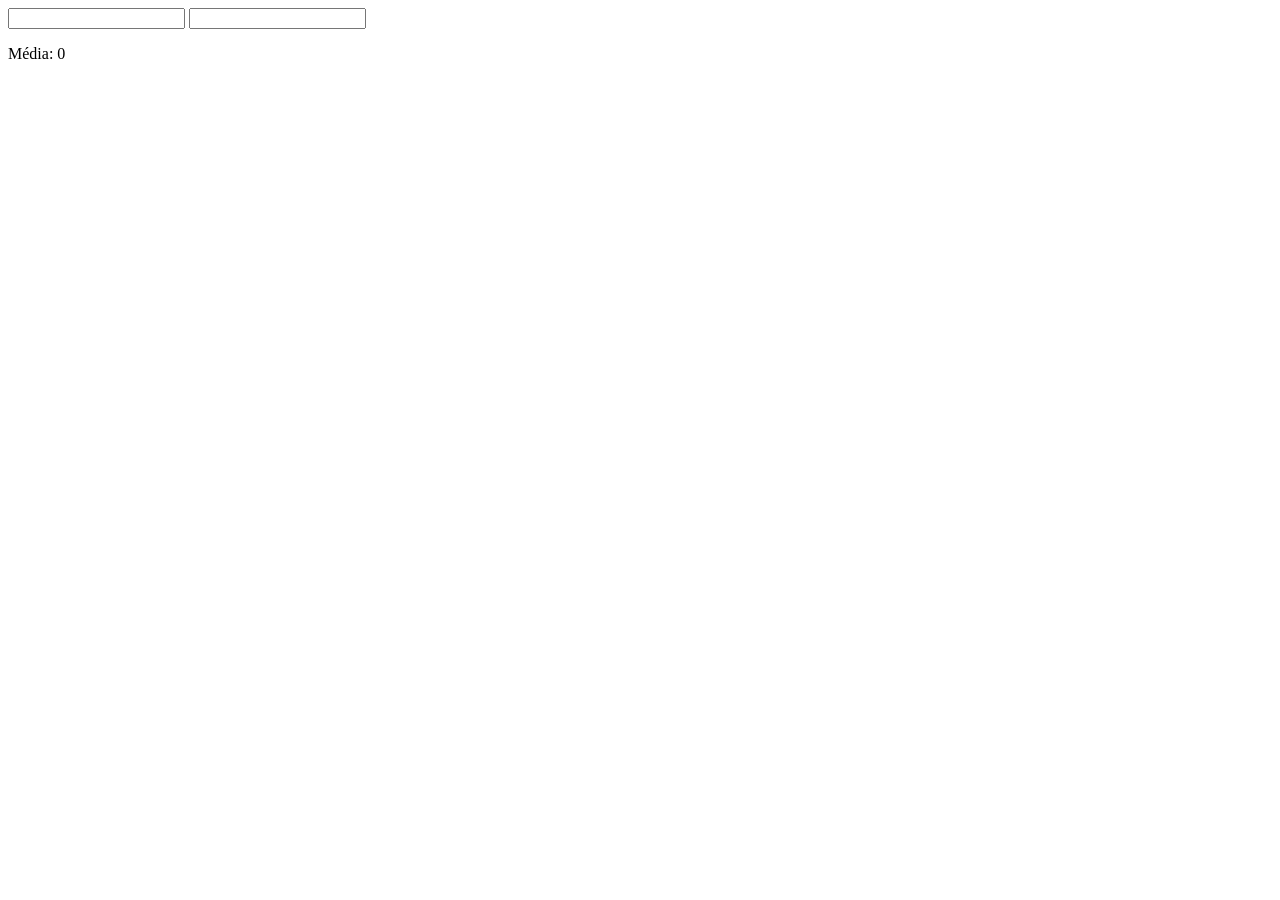
==== src/main/webapp/index.html @ e41ceb4d "atulizações das funcionalidades do professor" ====
<!DOCTYPE html>
<html lang="en">
<head>
    <meta charset="UTF-8">
    <title>Title</title>
</head>
<body>
<input id="n1" type="number" oninput="calcularMedia()">
<input id="n2" type="number" oninput="calcularMedia()">

<p>Média: <span id="media">0</span></p>

</body>
<script>
    function calcularMedia() {
        let n1 = parseFloat(document.getElementById("n1").value) || 0;
        let n2 = parseFloat(document.getElementById("n2").value) || 0;

        let media = (n1 + n2) / 2;

        document.getElementById("media").innerText = media.toFixed(2);
    }

</script>
</html>
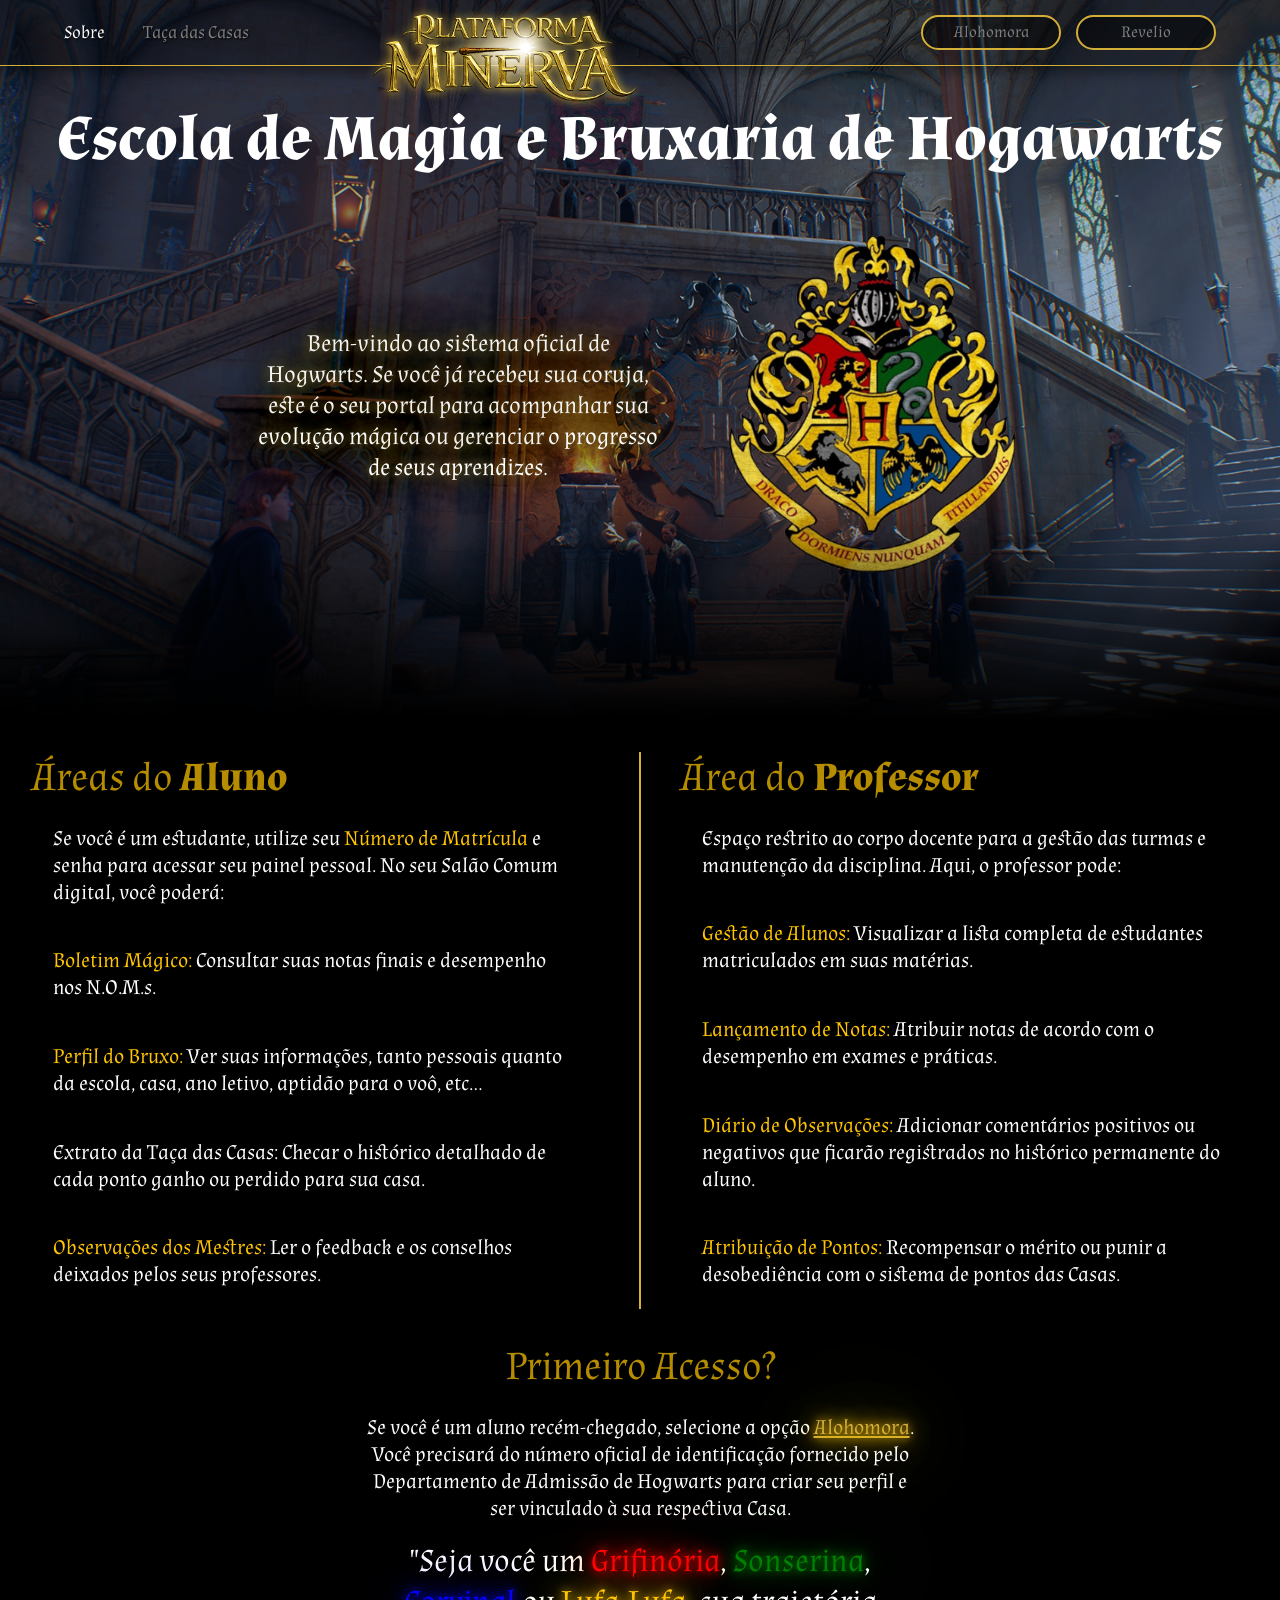
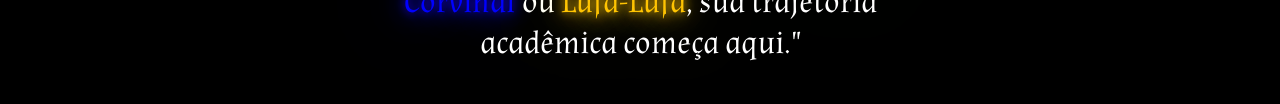
==== commit f4f237ef: "feat: add landing page" ====
--- a/src/main/webapp/index.html
+++ b/src/main/webapp/index.html
@@ -1,25 +1,77 @@
 <!DOCTYPE html>
-<html lang="en">
+<html lang="pt-br">
 <head>
     <meta charset="UTF-8">
-    <title>Title</title>
+    <meta name="viewport" content="width=device-width, initial-scale=1.0">
+    <title>Landing Page</title>
+    <link rel="stylesheet" href="styles/landing/style.css">
+    <link rel="preconnect" href="https://fonts.googleapis.com">
+    <link rel="preconnect" href="https://fonts.gstatic.com" crossorigin>
+    <link href="https://fonts.googleapis.com/css2?family=Almendra:ital,wght@0,400;0,700;1,400;1,700&display=swap" rel="stylesheet">
+    <link href="https://fonts.googleapis.com/css2?family=Almendra:wght@400;700&family=Hermeneus+One&display=swap" rel="stylesheet">
 </head>
 <body>
-<input id="n1" type="number" oninput="calcularMedia()">
-<input id="n2" type="number" oninput="calcularMedia()">
+<div id="efeito"></div>
+<div class="div-img">
+    <header>
+        <div class="nav-links">
+            <a href="#index.html" id="atual">Sobre</a>
+            <a href="taca.html">Taça das Casas</a>
+        </div>
 
-<p>Média: <span id="media">0</span></p>
+        <img src="assets/Plataforma_minerva_transparente%202.png" alt="logo-Minerva" class="logo-central">
 
+        <div class="acoes">
+            <!-- cadastro -->
+            <div id="cadastrar">
+                Alohomora
+            </div>
+            <!-- Login -->
+            <div id="entrar">
+                Revelio
+            </div>
+        </div>
+    </header>
+    <main>
+        <section id="apresentacao">
+            <h1>Escola de Magia e Bruxaria de Hogawarts</h1>
+            <article>
+                <p>Bem-vindo ao sistema oficial de Hogwarts. Se você já recebeu sua coruja, este é o seu portal para acompanhar sua evolução mágica ou gerenciar o progresso de seus aprendizes.</p>
+                <img src="assets/brasao-casas.png" alt="brasao">
+            </article>
+        </section>
+        </main>
+</div>
+<section id="areas">
+    <article id="aluno">
+        <h1>Áreas do <span>Aluno</span></h1>
+        <p>Se você é um estudante, utilize seu <span>Número de Matrícula</span> e senha para acessar seu painel pessoal. No seu Salão Comum digital, você poderá:</p>
+        <p><span>Boletim Mágico:</span> Consultar suas notas finais e desempenho nos N.O.M.s.</p>
+        <p><span>Perfil do Bruxo:</span> Ver suas informações, tanto pessoais quanto da escola, casa, ano letivo, aptidão para o voô, etc...</p>
+        <p>Extrato da Taça das Casas: Checar o histórico detalhado de cada ponto ganho ou perdido para sua casa.</p>
+        <p><span>Observações dos Mestres:</span> Ler o feedback e os conselhos deixados pelos seus professores.</p>
+    </article>
+    <div class="divisor"></div>
+    <article id="professor">
+        <h1>Área do <span>Professor</span></h1>
+        <p>Espaço restrito ao corpo docente para a gestão das turmas e manutenção da disciplina. Aqui, o professor pode:</p>
+        <p><span>Gestão de Alunos:</span> Visualizar a lista completa de estudantes matriculados em suas matérias.</p>
+        <p><span>Lançamento de Notas:</span> Atribuir notas de acordo com o desempenho em exames e práticas.</p>
+        <p><span>Diário de Observações:</span> Adicionar comentários positivos ou negativos que ficarão registrados no histórico permanente do aluno.</p>
+        <p><span>Atribuição de Pontos: </span>Recompensar o mérito ou punir a desobediência com o sistema de pontos das Casas.</p>
+    </article>
+</section>
+<section id="primeiro-acesso">
+
+    <h1>Primeiro Acesso?</h1>
+    <article>
+        <p>Se você é um aluno recém-chegado, selecione a opção <a href="#cadastrar" id="alohomora-link">Alohomora</a>. Você precisará do número oficial de identificação fornecido pelo Departamento de Admissão de Hogwarts para criar seu perfil e ser vinculado à sua respectiva Casa.</p>
+        <p>"Seja você um <span id="grif">Grifinória</span>, <span id="sons">Sonserina</span>, <span id="corv">Corvinal</span> ou
+            <span id="lufa">Lufa-Lufa</span>, sua trajetória acadêmica começa aqui."</p>
+    </article>
+
+</section>
+</main>
+<script src="js/script.js"></script>
 </body>
-<script>
-    function calcularMedia() {
-        let n1 = parseFloat(document.getElementById("n1").value) || 0;
-        let n2 = parseFloat(document.getElementById("n2").value) || 0;
-
-        let media = (n1 + n2) / 2;
-
-        document.getElementById("media").innerText = media.toFixed(2);
-    }
-
-</script>
 </html>
--- a/src/main/webapp/styles/landing/style.css
+++ b/src/main/webapp/styles/landing/style.css
@@ -0,0 +1,341 @@
+/* reset fontes e variaveis */
+
+html {
+    scroll-behavior: smooth;
+}
+body {
+    font-family: 'Almendra', serif;
+    color: #fff;
+    min-height: 100vh;
+    background-attachment: fixed;
+    margin: 0;
+    background-color: #000;
+}
+* {
+    margin: 0;
+    padding: 0;
+    box-sizing: border-box;
+    font-family: 'Almendra', serif;
+}
+
+.div-img{
+    background: url("../../assets/bg.png") center/cover no-repeat;
+    min-height: 80vh;
+    -webkit-mask-image: linear-gradient(to bottom, black 70%, transparent 100%);
+    mask-image: linear-gradient(to bottom, black 70%, transparent 100%);
+}
+
+/* Header */
+
+header {
+    display: flex;
+    justify-content: space-between;
+    align-items: center;
+    position: relative;
+    padding: 15px clamp(20px, 5vw, 90px);
+    background: rgba(0, 0, 0, 0.3);
+    border-bottom: 1px solid #d4af37;
+    box-shadow: 0 4px 15px rgba(0,0,0,0.5);
+}
+
+header a {
+    text-decoration: none;
+    color: gray;
+    font-size: 1.1rem;
+    transition: 0.3s;
+    text-shadow: 1px 1px 2px #000;
+}
+
+.nav-links a{
+    margin-right: 35px;
+}
+
+header #atual{
+    color: white;
+}
+
+header a:hover {
+    color: #fff;
+    text-shadow: 0 10px 15px #ffc402;
+}
+
+header img[alt="logo-Minerva"] {
+    height: auto;
+    width: 100%;
+    max-width: 300px;
+    position: absolute;
+    margin-top: 100px;
+    left: 40%;
+    transform: translateX(-50%);
+    filter: drop-shadow(0 0 5px #d4af37);
+    animation: flutuar 3s ease-in-out infinite;
+}
+
+.acoes {
+    display: flex;
+    gap: 15px;
+}
+
+header #cadastrar,
+header #entrar {
+    display: flex;
+    justify-content: center;
+    align-items: center;
+    padding: 8px 20px;
+    min-width: 140px;
+    border: 2px solid #d4af37;
+    padding: 5px 10px;
+    border-radius: 50px;
+    background: rgba(0, 0, 0, 0.5);
+    cursor: pointer;
+    color: gray;
+}
+
+header #cadastrar:hover,
+header #entrar:hover {
+    color: #fff;
+    text-shadow: 0 10px 15px #ffc402;
+}
+
+/* Main */
+
+#apresentacao{
+    display: flex;
+    flex-direction: column;
+    align-items: center;
+    padding: clamp(1rem, 2rem, 3rem);
+}
+
+#apresentacao article{
+    display: flex;
+    justify-content: space-between;
+    align-items: center;
+    padding: 40px;
+    gap: clamp(20px, 5vw, 120px);
+}
+
+#apresentacao img{
+    display: block;
+    width: 100%;
+    max-width: 300px;
+    height: auto;
+    object-fit: cover;
+}
+#apresentacao h1{
+    font-size: clamp(3rem, 4rem, 5rem);
+}
+
+#apresentacao p {
+    display: block;
+    text-align: center;
+    width: 100%;
+    max-width: 400px;
+    font-size: clamp(1rem, 1.5rem,2rem);
+    text-shadow: 0 0 10px #7e681f,
+    0 0 25px #7e681f,
+    0 0 50px #7e681f,
+    0 0 100px #7e681f;
+}
+
+#areas {
+    display: flex;
+    flex-wrap: wrap;
+    align-items: stretch;
+    padding: clamp(1rem, 2rem, 3rem);
+    gap: 40px;
+}
+
+#areas article {
+    flex: 1;
+}
+
+#areas h1, #primeiro-acesso h1 {
+    color: #ffc402b6;
+    font-weight: 500;
+    font-size: clamp(1.5rem, 2.5rem, 3.5rem);
+}
+
+#areas h1 span {
+    font-weight: bold;
+}
+.divisor {
+    width: 2px;
+    background-color: #d4af37;
+}
+#areas p{
+    font-size: clamp(1rem, 1.3rem, 1.5rem);
+    padding: clamp(1rem, 1.3rem, 1.5rem);
+}
+
+#areas p span{
+    color: #ffc402;
+}
+
+#primeiro-acesso{
+    display: flex;
+    flex-direction: column;
+    align-items: center;
+    text-align: center;
+}
+#primeiro-acesso article{
+    width: 100%;
+    max-width: 600px;
+    height: 100%;
+    max-height: 400px;
+    padding: clamp(1rem, 1.3rem, 1.5rem);
+}
+
+#primeiro-acesso p{
+    font-size: clamp(1rem, 1.3rem, 1.5rem);
+}
+
+#primeiro-acesso p:nth-of-type(2){
+    padding: clamp(1rem, 1.2rem, 1.5rem);
+    font-size: clamp(1.7rem, 2rem, 2.3rem);
+}
+
+#primeiro-acesso p:nth-of-type(1) span:nth-of-type(1){
+    color: #ffc402;
+}
+
+#alohomora-link{
+    color: #d4af37;
+    text-shadow: 0 0 10px #ffc402,
+    0 0 25px #ffc402,
+    0 0 50px #ffc402,
+    0 0 100px #ffc402;
+}
+#grif{
+    color: red;
+    text-shadow: 0 0 10px #ff0202,
+    0 0 25px #ff0202,
+    0 0 50px #ff0202,
+    0 0 100px #ff0202;
+}
+
+#corv{
+    color: blue;
+    text-shadow: 0 0 10px #1b02ff,
+    0 0 25px #1b02ff,
+    0 0 50px #1b02ff,
+    0 0 100px #1b02ff;
+}
+#sons{
+    color: green;
+    text-shadow: 0 0 10px #039103,
+    0 0 25px #039103,
+    0 0 50px #039103,
+    0 0 100px #039103;
+}
+#lufa{
+    color: #ffc402;
+    text-shadow: 0 0 10px #ffc402,
+    0 0 25px #ffc402,
+    0 0 50px #ffc402,
+    0 0 100px #ffc402;
+}
+
+@keyframes lumos {
+    0% {
+        box-shadow: 0;
+        transform: translateY(0) scale(1) rotate(0deg);
+    }
+    25%{
+        box-shadow: 0;
+        transform: scale(1.5) translateY(150px) rotate(0deg);
+    }
+    27%{
+        box-shadow: 0 0 20px #faefcc;
+        transform: scale(1.5) translateY(150px) rotate(-5deg);
+    }
+    29%{
+        box-shadow: 0 0 20px #766d50;
+        transform: scale(1.5) translateY(150px) rotate(5deg);
+    }
+    32%{
+        box-shadow: 0 0 20px #faefcc;
+        transform: scale(1.5) translateY(150px) rotate(-5deg);
+    }
+    35%{
+        box-shadow: 0 0 20px #766d50;
+        transform: scale(1.5) translateY(150px) rotate(5deg);
+    }
+    37%{
+        box-shadow: 0 0 20px #faefcc;
+        transform: scale(1.5) translateY(150px) rotate(0deg);
+    }
+    50%{
+        box-shadow: 0 0 20px #766d50;
+        transform: scale(1.5) translateY(150px) rotate(0deg);
+    }
+    55%{
+        box-shadow:
+                0 0 10px #ffc402,
+                0 0 25px #ffc402,
+                0 0 50px #ffc402,
+                0 0 100px #ffc402;
+        transform: scale(1.5) translateY(150px) rotate(0deg);
+    }
+    100%{
+        box-shadow: 0;
+        transform: translateY(0) scale(1) rotate(0deg);
+    }
+}
+
+.leviowwsaah{
+    animation: lumos 12s ease 0.5s;
+}
+
+@keyframes flutuar {
+    0% {
+        transform: translateY(2px) rotate(0deg);
+    }
+
+    50% {
+        transform: translateY(-12px) rotate(1deg);
+    }
+
+    100% {
+        transform: translateY(2px) rotate(0deg);
+    }
+}
+
+@keyframes brilho {
+    0%{
+        filter: blur(4px) brightness(0.7);
+        opacity: 0.6;
+    }
+    50%{
+        filter: blur(4px) brightness(1.8);
+        opacity: 1;
+    }
+    100%{
+        filter: blur(4px) brightness(1);
+        opacity: 1;
+    }
+}
+
+#efeito{
+    position: fixed;
+    width: 20px;
+    height: 20px;
+    border-radius: 50%;
+    transform: scale(0);
+    pointer-events: none;
+    z-index: 9999;
+
+    background: radial-gradient(
+            circle,
+            rgba(255,255,240,1) 0%,
+            rgba(255,240,170,1) 30%,
+            rgba(255,220,120,1) 60%,
+            rgba(255,255,255,1) 100%
+    );
+
+    box-shadow:
+            0 0 40px rgba(255,230,120,1),
+            0 0 80px rgba(255,220,100,1);
+
+    filter: blur(4px);
+    animation: brilho 1s ease-out;
+}
